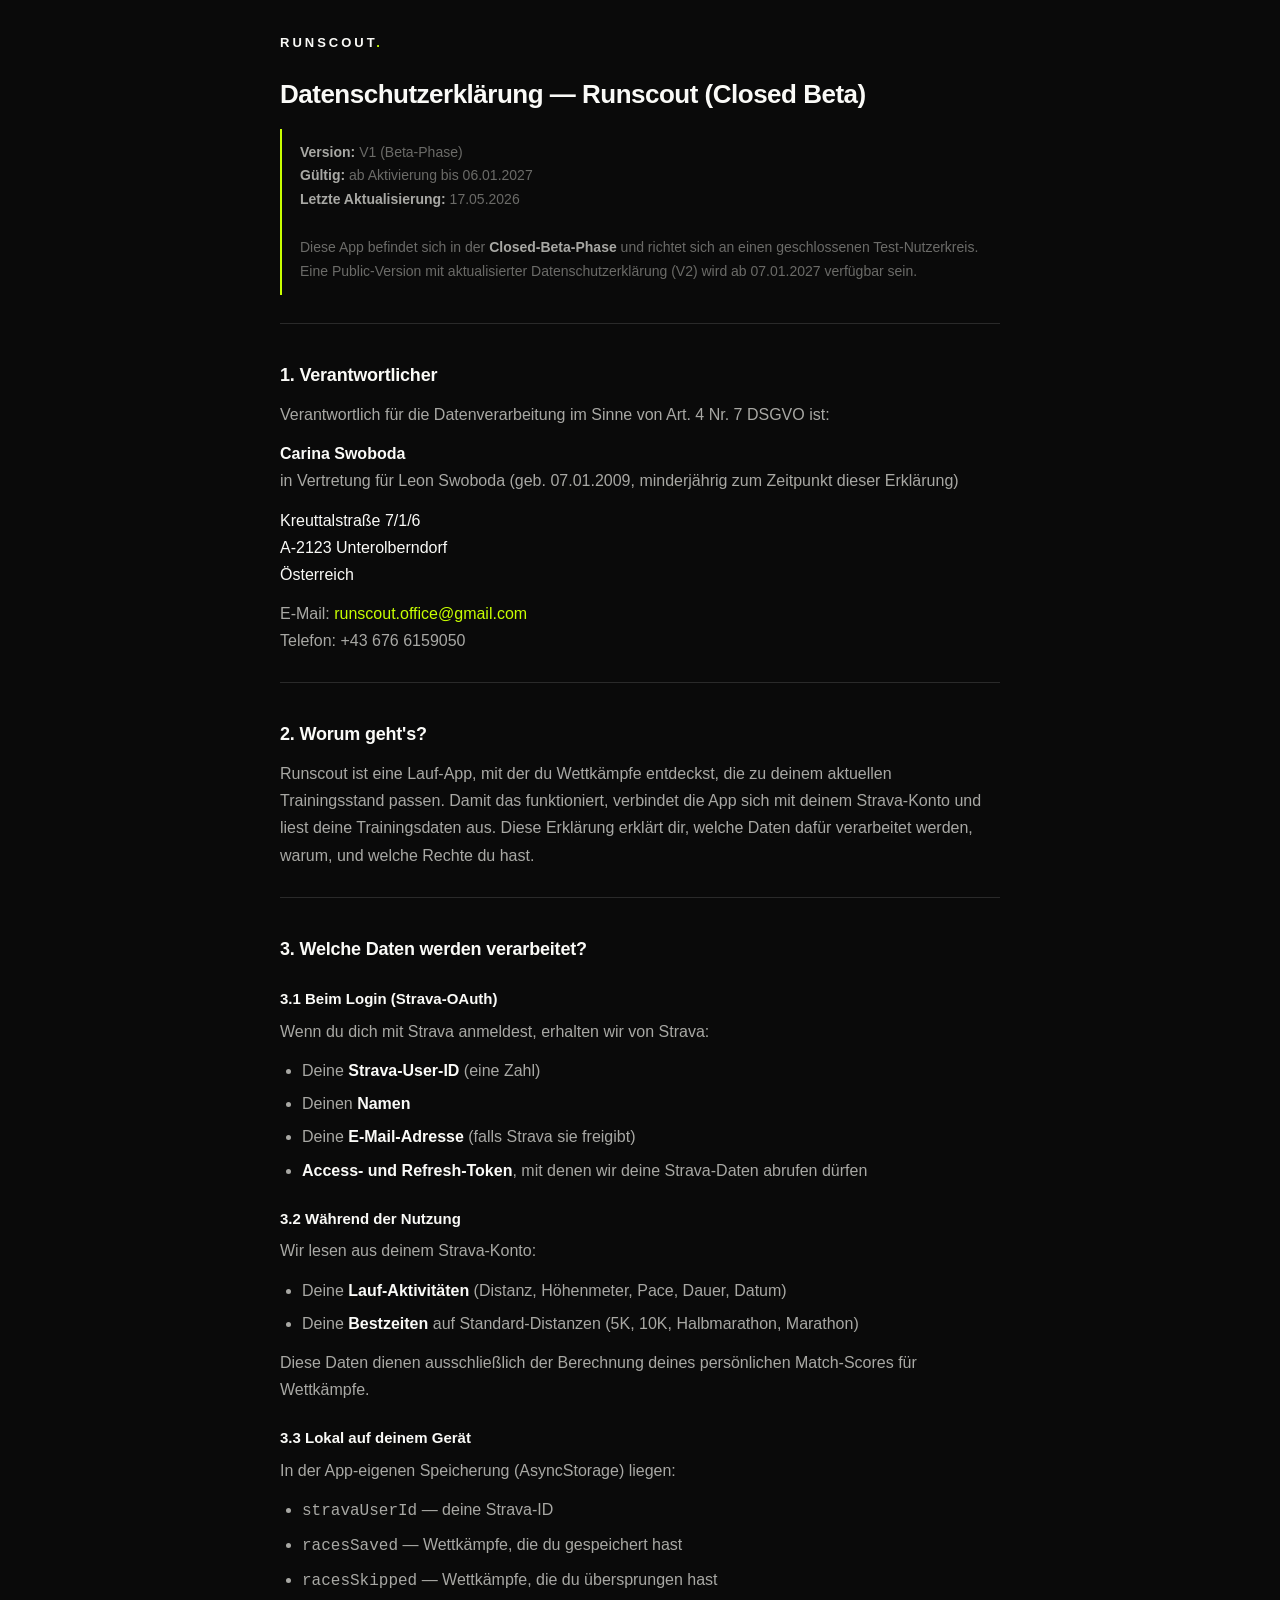
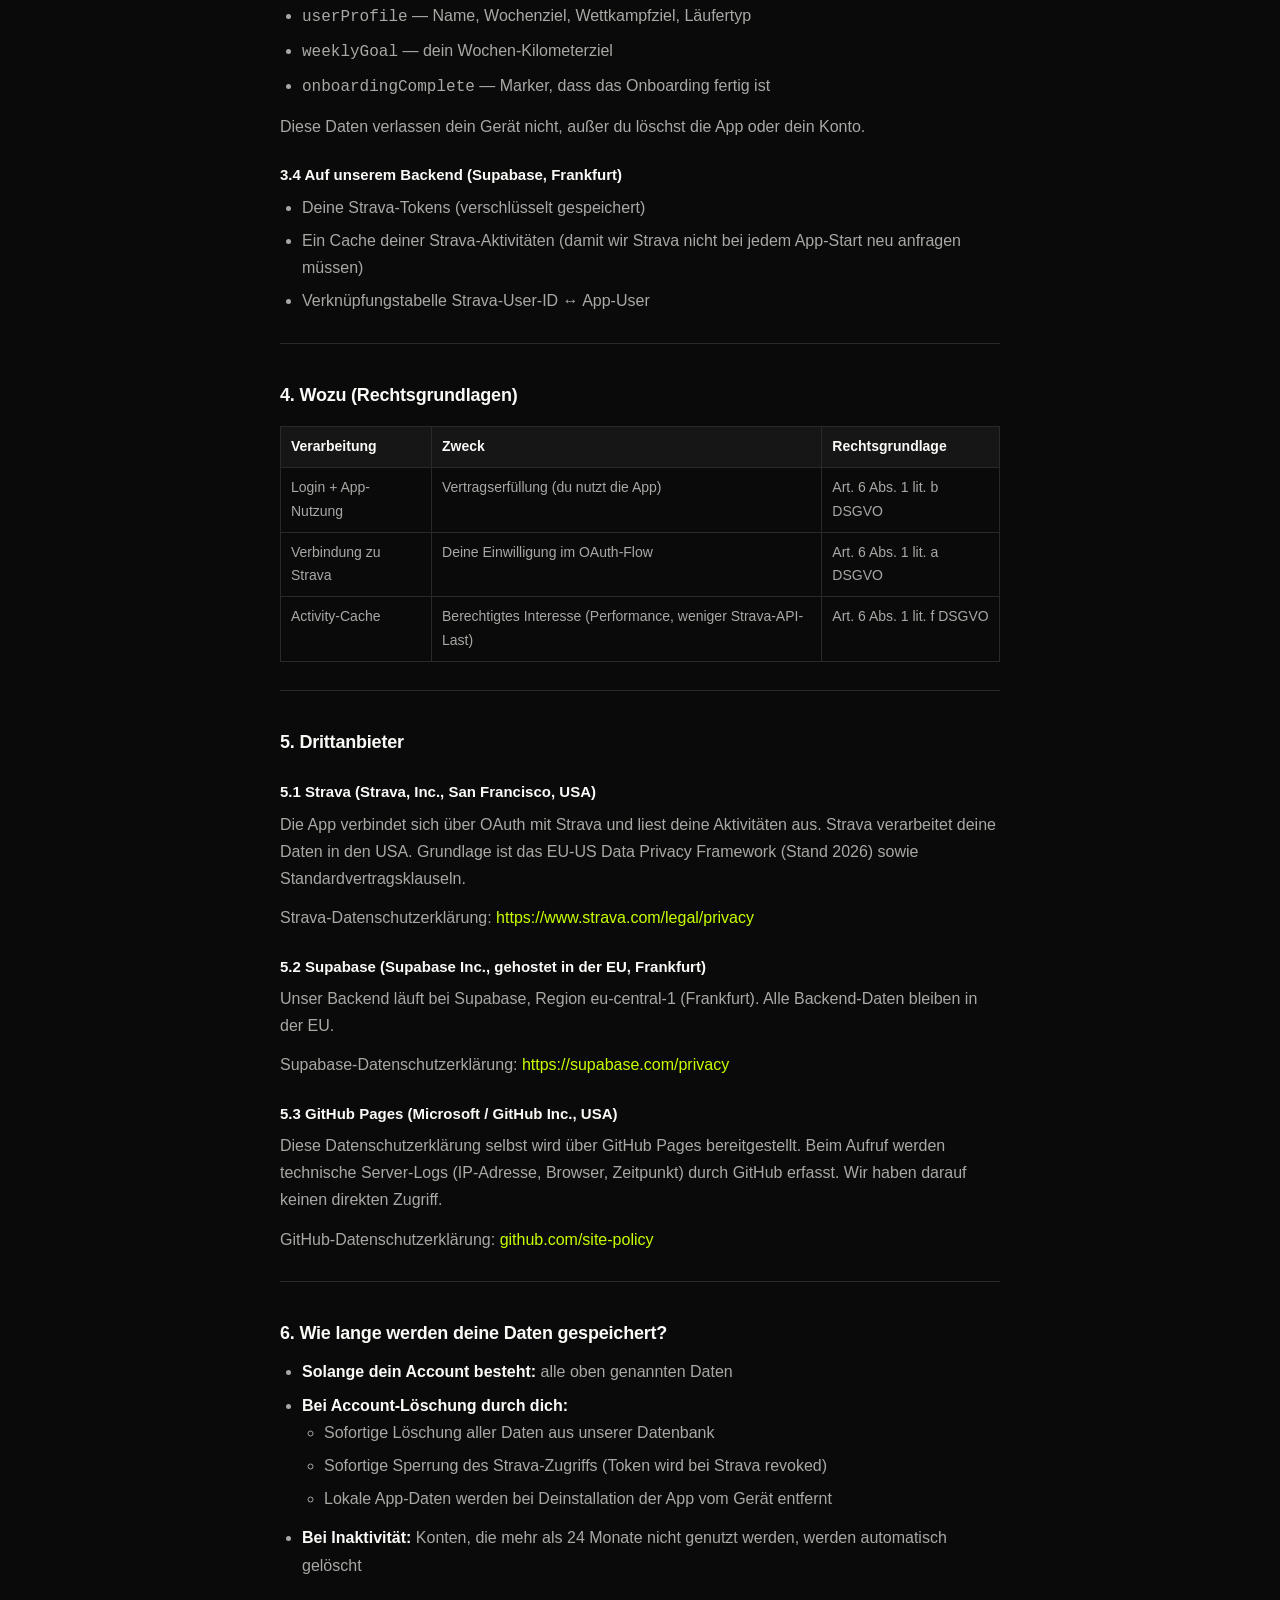
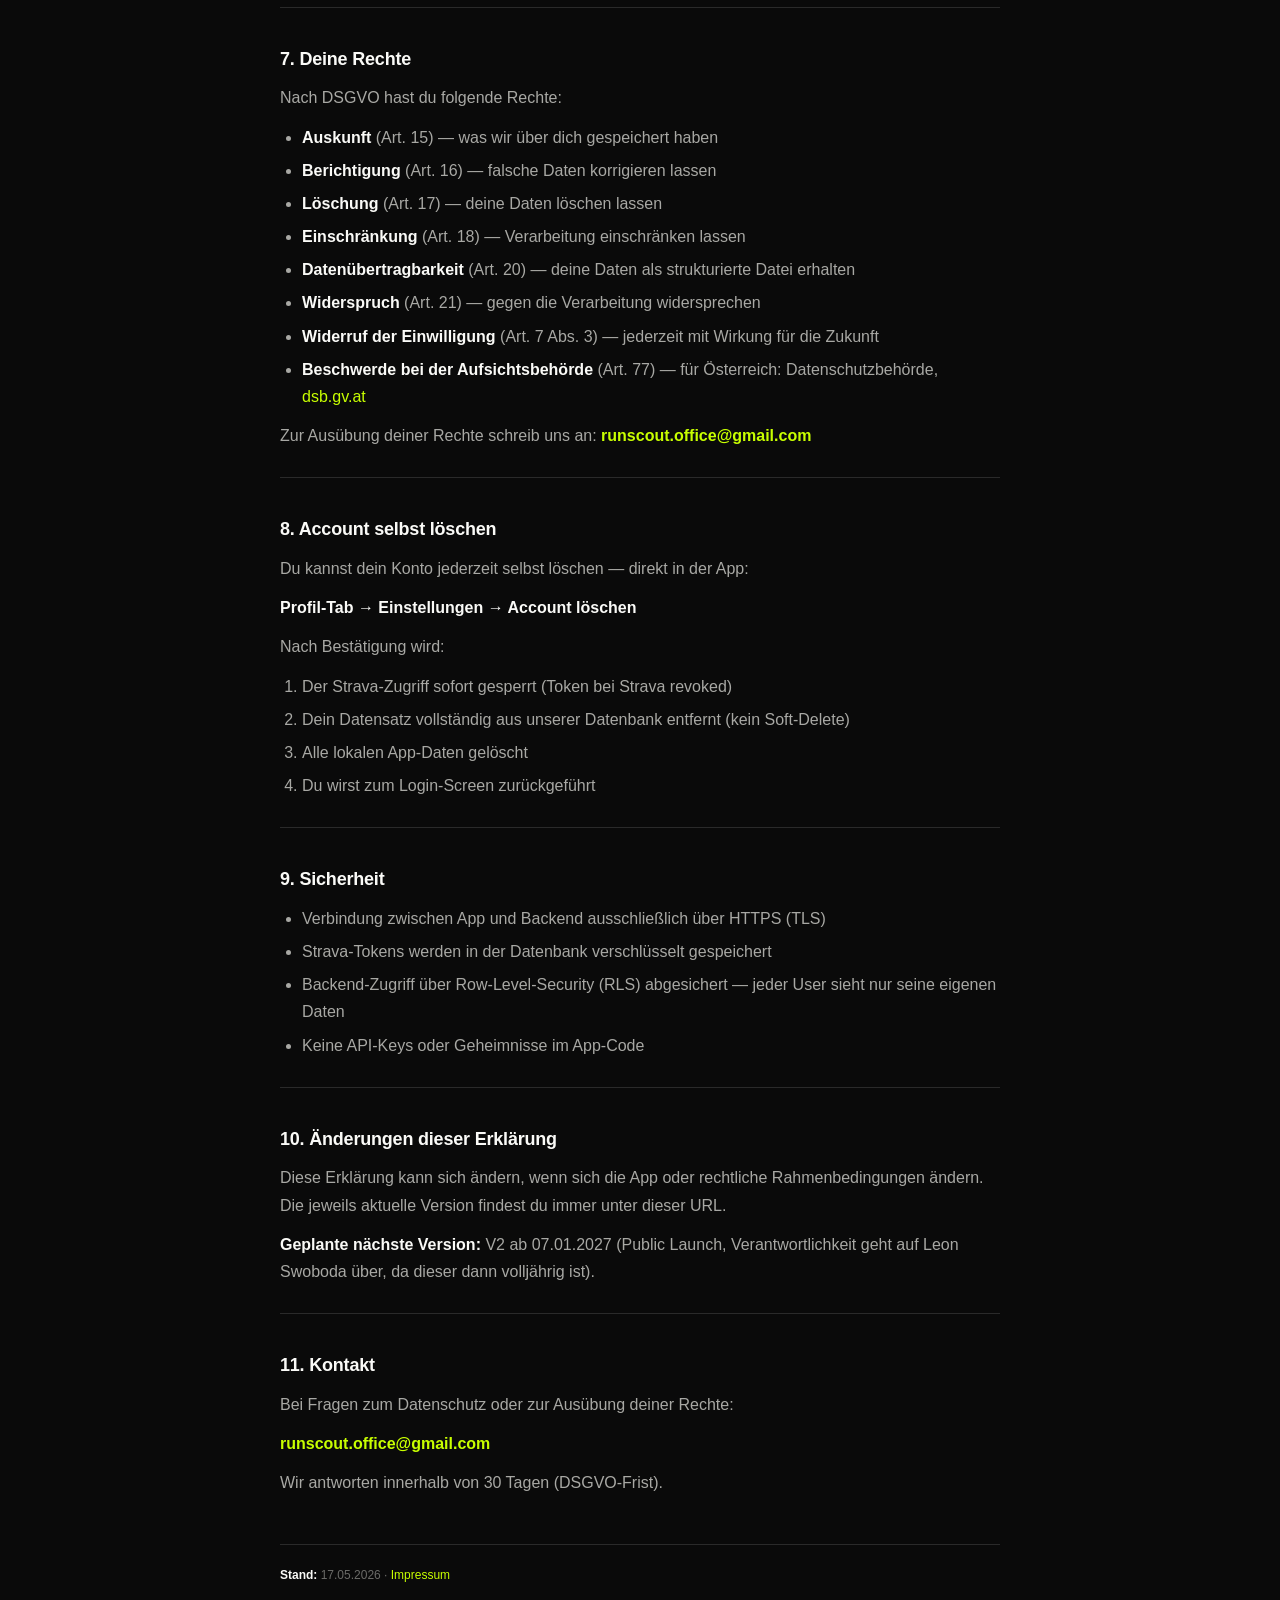
==== privacy.html @ b9a59e09 "Rename to Runscout" ====
<!DOCTYPE html>
<html lang="de">
<head>
<meta charset="UTF-8" />
<meta name="viewport" content="width=device-width, initial-scale=1" />
<meta name="robots" content="noindex" />
<title>Datenschutzerklärung — Runscout</title>
<link rel="stylesheet" href="styles.css" />
</head>
<body>
<div class="wrap">
  <div class="brand">RUNSCOUT<span class="dot">.</span></div>
  <h1>Datenschutzerklärung — Runscout (Closed Beta)</h1>

  <blockquote>
    <strong>Version:</strong> V1 (Beta-Phase)<br />
    <strong>Gültig:</strong> ab Aktivierung bis 06.01.2027<br />
    <strong>Letzte Aktualisierung:</strong> 17.05.2026<br /><br />
    Diese App befindet sich in der <strong>Closed-Beta-Phase</strong> und richtet sich an einen
    geschlossenen Test-Nutzerkreis. Eine Public-Version mit aktualisierter Datenschutzerklärung
    (V2) wird ab 07.01.2027 verfügbar sein.
  </blockquote>

  <hr />

  <h2>1. Verantwortlicher</h2>
  <p>Verantwortlich für die Datenverarbeitung im Sinne von Art. 4 Nr. 7 DSGVO ist:</p>
  <p>
    <strong>Carina Swoboda</strong><br />
    in Vertretung für Leon Swoboda (geb. 07.01.2009, minderjährig zum Zeitpunkt dieser Erklärung)
  </p>
  <p class="addr">
    Kreuttalstraße 7/1/6<br />
    A-2123 Unterolberndorf<br />
    Österreich
  </p>
  <p>
    E-Mail: <a href="mailto:runscout.office@gmail.com">runscout.office@gmail.com</a><br />
    Telefon: +43 676 6159050
  </p>

  <hr />

  <h2>2. Worum geht's?</h2>
  <p>
    Runscout ist eine Lauf-App, mit der du Wettkämpfe entdeckst, die zu deinem aktuellen
    Trainingsstand passen. Damit das funktioniert, verbindet die App sich mit deinem
    Strava-Konto und liest deine Trainingsdaten aus. Diese Erklärung erklärt dir, welche
    Daten dafür verarbeitet werden, warum, und welche Rechte du hast.
  </p>

  <hr />

  <h2>3. Welche Daten werden verarbeitet?</h2>

  <h3>3.1 Beim Login (Strava-OAuth)</h3>
  <p>Wenn du dich mit Strava anmeldest, erhalten wir von Strava:</p>
  <ul>
    <li>Deine <strong>Strava-User-ID</strong> (eine Zahl)</li>
    <li>Deinen <strong>Namen</strong></li>
    <li>Deine <strong>E-Mail-Adresse</strong> (falls Strava sie freigibt)</li>
    <li><strong>Access- und Refresh-Token</strong>, mit denen wir deine Strava-Daten abrufen dürfen</li>
  </ul>

  <h3>3.2 Während der Nutzung</h3>
  <p>Wir lesen aus deinem Strava-Konto:</p>
  <ul>
    <li>Deine <strong>Lauf-Aktivitäten</strong> (Distanz, Höhenmeter, Pace, Dauer, Datum)</li>
    <li>Deine <strong>Bestzeiten</strong> auf Standard-Distanzen (5K, 10K, Halbmarathon, Marathon)</li>
  </ul>
  <p>Diese Daten dienen ausschließlich der Berechnung deines persönlichen Match-Scores für Wettkämpfe.</p>

  <h3>3.3 Lokal auf deinem Gerät</h3>
  <p>In der App-eigenen Speicherung (AsyncStorage) liegen:</p>
  <ul>
    <li><code>stravaUserId</code> — deine Strava-ID</li>
    <li><code>racesSaved</code> — Wettkämpfe, die du gespeichert hast</li>
    <li><code>racesSkipped</code> — Wettkämpfe, die du übersprungen hast</li>
    <li><code>userProfile</code> — Name, Wochenziel, Wettkampfziel, Läufertyp</li>
    <li><code>weeklyGoal</code> — dein Wochen-Kilometerziel</li>
    <li><code>onboardingComplete</code> — Marker, dass das Onboarding fertig ist</li>
  </ul>
  <p>Diese Daten verlassen dein Gerät nicht, außer du löschst die App oder dein Konto.</p>

  <h3>3.4 Auf unserem Backend (Supabase, Frankfurt)</h3>
  <ul>
    <li>Deine Strava-Tokens (verschlüsselt gespeichert)</li>
    <li>Ein Cache deiner Strava-Aktivitäten (damit wir Strava nicht bei jedem App-Start neu anfragen müssen)</li>
    <li>Verknüpfungstabelle Strava-User-ID ↔ App-User</li>
  </ul>

  <hr />

  <h2>4. Wozu (Rechtsgrundlagen)</h2>
  <table>
    <thead>
      <tr><th>Verarbeitung</th><th>Zweck</th><th>Rechtsgrundlage</th></tr>
    </thead>
    <tbody>
      <tr><td>Login + App-Nutzung</td><td>Vertragserfüllung (du nutzt die App)</td><td>Art. 6 Abs. 1 lit. b DSGVO</td></tr>
      <tr><td>Verbindung zu Strava</td><td>Deine Einwilligung im OAuth-Flow</td><td>Art. 6 Abs. 1 lit. a DSGVO</td></tr>
      <tr><td>Activity-Cache</td><td>Berechtigtes Interesse (Performance, weniger Strava-API-Last)</td><td>Art. 6 Abs. 1 lit. f DSGVO</td></tr>
    </tbody>
  </table>

  <hr />

  <h2>5. Drittanbieter</h2>

  <h3>5.1 Strava (Strava, Inc., San Francisco, USA)</h3>
  <p>
    Die App verbindet sich über OAuth mit Strava und liest deine Aktivitäten aus. Strava
    verarbeitet deine Daten in den USA. Grundlage ist das EU-US Data Privacy Framework
    (Stand 2026) sowie Standardvertragsklauseln.
  </p>
  <p>Strava-Datenschutzerklärung: <a href="https://www.strava.com/legal/privacy" target="_blank" rel="noopener">https://www.strava.com/legal/privacy</a></p>

  <h3>5.2 Supabase (Supabase Inc., gehostet in der EU, Frankfurt)</h3>
  <p>Unser Backend läuft bei Supabase, Region eu-central-1 (Frankfurt). Alle Backend-Daten bleiben in der EU.</p>
  <p>Supabase-Datenschutzerklärung: <a href="https://supabase.com/privacy" target="_blank" rel="noopener">https://supabase.com/privacy</a></p>

  <h3>5.3 GitHub Pages (Microsoft / GitHub Inc., USA)</h3>
  <p>
    Diese Datenschutzerklärung selbst wird über GitHub Pages bereitgestellt. Beim Aufruf werden
    technische Server-Logs (IP-Adresse, Browser, Zeitpunkt) durch GitHub erfasst. Wir haben
    darauf keinen direkten Zugriff.
  </p>
  <p>GitHub-Datenschutzerklärung: <a href="https://docs.github.com/en/site-policy/privacy-policies/github-general-privacy-statement" target="_blank" rel="noopener">github.com/site-policy</a></p>

  <hr />

  <h2>6. Wie lange werden deine Daten gespeichert?</h2>
  <ul>
    <li><strong>Solange dein Account besteht:</strong> alle oben genannten Daten</li>
    <li><strong>Bei Account-Löschung durch dich:</strong>
      <ul>
        <li>Sofortige Löschung aller Daten aus unserer Datenbank</li>
        <li>Sofortige Sperrung des Strava-Zugriffs (Token wird bei Strava revoked)</li>
        <li>Lokale App-Daten werden bei Deinstallation der App vom Gerät entfernt</li>
      </ul>
    </li>
    <li><strong>Bei Inaktivität:</strong> Konten, die mehr als 24 Monate nicht genutzt werden, werden automatisch gelöscht</li>
  </ul>

  <hr />

  <h2>7. Deine Rechte</h2>
  <p>Nach DSGVO hast du folgende Rechte:</p>
  <ul>
    <li><strong>Auskunft</strong> (Art. 15) — was wir über dich gespeichert haben</li>
    <li><strong>Berichtigung</strong> (Art. 16) — falsche Daten korrigieren lassen</li>
    <li><strong>Löschung</strong> (Art. 17) — deine Daten löschen lassen</li>
    <li><strong>Einschränkung</strong> (Art. 18) — Verarbeitung einschränken lassen</li>
    <li><strong>Datenübertragbarkeit</strong> (Art. 20) — deine Daten als strukturierte Datei erhalten</li>
    <li><strong>Widerspruch</strong> (Art. 21) — gegen die Verarbeitung widersprechen</li>
    <li><strong>Widerruf der Einwilligung</strong> (Art. 7 Abs. 3) — jederzeit mit Wirkung für die Zukunft</li>
    <li><strong>Beschwerde bei der Aufsichtsbehörde</strong> (Art. 77) — für Österreich: Datenschutzbehörde, <a href="https://www.dsb.gv.at" target="_blank" rel="noopener">dsb.gv.at</a></li>
  </ul>
  <p>Zur Ausübung deiner Rechte schreib uns an: <strong><a href="mailto:runscout.office@gmail.com">runscout.office@gmail.com</a></strong></p>

  <hr />

  <h2>8. Account selbst löschen</h2>
  <p>Du kannst dein Konto jederzeit selbst löschen — direkt in der App:</p>
  <p><strong>Profil-Tab → Einstellungen → Account löschen</strong></p>
  <p>Nach Bestätigung wird:</p>
  <ol>
    <li>Der Strava-Zugriff sofort gesperrt (Token bei Strava revoked)</li>
    <li>Dein Datensatz vollständig aus unserer Datenbank entfernt (kein Soft-Delete)</li>
    <li>Alle lokalen App-Daten gelöscht</li>
    <li>Du wirst zum Login-Screen zurückgeführt</li>
  </ol>

  <hr />

  <h2>9. Sicherheit</h2>
  <ul>
    <li>Verbindung zwischen App und Backend ausschließlich über HTTPS (TLS)</li>
    <li>Strava-Tokens werden in der Datenbank verschlüsselt gespeichert</li>
    <li>Backend-Zugriff über Row-Level-Security (RLS) abgesichert — jeder User sieht nur seine eigenen Daten</li>
    <li>Keine API-Keys oder Geheimnisse im App-Code</li>
  </ul>

  <hr />

  <h2>10. Änderungen dieser Erklärung</h2>
  <p>
    Diese Erklärung kann sich ändern, wenn sich die App oder rechtliche Rahmenbedingungen
    ändern. Die jeweils aktuelle Version findest du immer unter dieser URL.
  </p>
  <p>
    <strong>Geplante nächste Version:</strong> V2 ab 07.01.2027 (Public Launch,
    Verantwortlichkeit geht auf Leon Swoboda über, da dieser dann volljährig ist).
  </p>

  <hr />

  <h2>11. Kontakt</h2>
  <p>Bei Fragen zum Datenschutz oder zur Ausübung deiner Rechte:</p>
  <p><strong><a href="mailto:runscout.office@gmail.com">runscout.office@gmail.com</a></strong></p>
  <p>Wir antworten innerhalb von 30 Tagen (DSGVO-Frist).</p>

  <div class="footer">
    <strong>Stand:</strong> 17.05.2026 ·
    <a href="impressum.html">Impressum</a>
  </div>
</div>
</body>
</html>
---- styles.css ----
/* Runscout Legal — Porsche-Minimal, auf Lesbarkeit optimiert */
:root {
  --night: #0A0A0A;
  --paper: #FAFAF7;
  --graphite: #161616;
  --lime: #C8FF00;
  --dust: #6B6B68;
  --line: #2A2A2A;
  --fog: #A8A8A4;
}
* { box-sizing: border-box; margin: 0; padding: 0; }
html { -webkit-text-size-adjust: 100%; }
body {
  background: var(--night);
  color: var(--fog);
  font-family: -apple-system, BlinkMacSystemFont, "Segoe UI", Roboto, Helvetica, Arial, sans-serif;
  line-height: 1.7;
  font-size: 16px;
  padding: 32px 20px 80px;
}
.wrap { max-width: 720px; margin: 0 auto; }
.brand {
  font-weight: 800;
  letter-spacing: 3px;
  font-size: 13px;
  color: var(--paper);
  text-transform: uppercase;
  margin-bottom: 4px;
}
.brand .dot { color: var(--lime); }
h1 {
  color: var(--paper);
  font-size: 26px;
  font-weight: 800;
  letter-spacing: -0.5px;
  margin: 24px 0 8px;
  line-height: 1.25;
}
h2 {
  color: var(--paper);
  font-size: 18px;
  font-weight: 700;
  margin: 36px 0 10px;
  letter-spacing: -0.2px;
}
h3 {
  color: var(--paper);
  font-size: 15px;
  font-weight: 700;
  margin: 22px 0 6px;
}
p, li { margin-bottom: 12px; }
ul, ol { margin: 0 0 12px 22px; }
li { margin-bottom: 6px; }
strong { color: var(--paper); font-weight: 700; }
a { color: var(--lime); text-decoration: none; word-break: break-word; }
a:hover { text-decoration: underline; }
hr { border: 0; border-top: 1px solid var(--line); margin: 28px 0; }
blockquote {
  border-left: 2px solid var(--lime);
  padding: 12px 0 12px 18px;
  margin: 18px 0;
  color: var(--dust);
  font-size: 14px;
}
blockquote strong { color: var(--fog); }
table {
  width: 100%;
  border-collapse: collapse;
  margin: 16px 0;
  font-size: 14px;
}
th, td {
  border: 1px solid var(--line);
  padding: 8px 10px;
  text-align: left;
  vertical-align: top;
}
th { color: var(--paper); background: var(--graphite); font-weight: 700; }
.addr { color: var(--paper); }
.meta { color: var(--dust); font-size: 13px; }
.backlink {
  display: inline-block;
  margin-top: 40px;
  font-size: 12px;
  letter-spacing: 2px;
  text-transform: uppercase;
  font-weight: 700;
  color: var(--dust);
}
.footer {
  margin-top: 48px;
  padding-top: 20px;
  border-top: 1px solid var(--line);
  font-size: 12px;
  color: var(--dust);
}
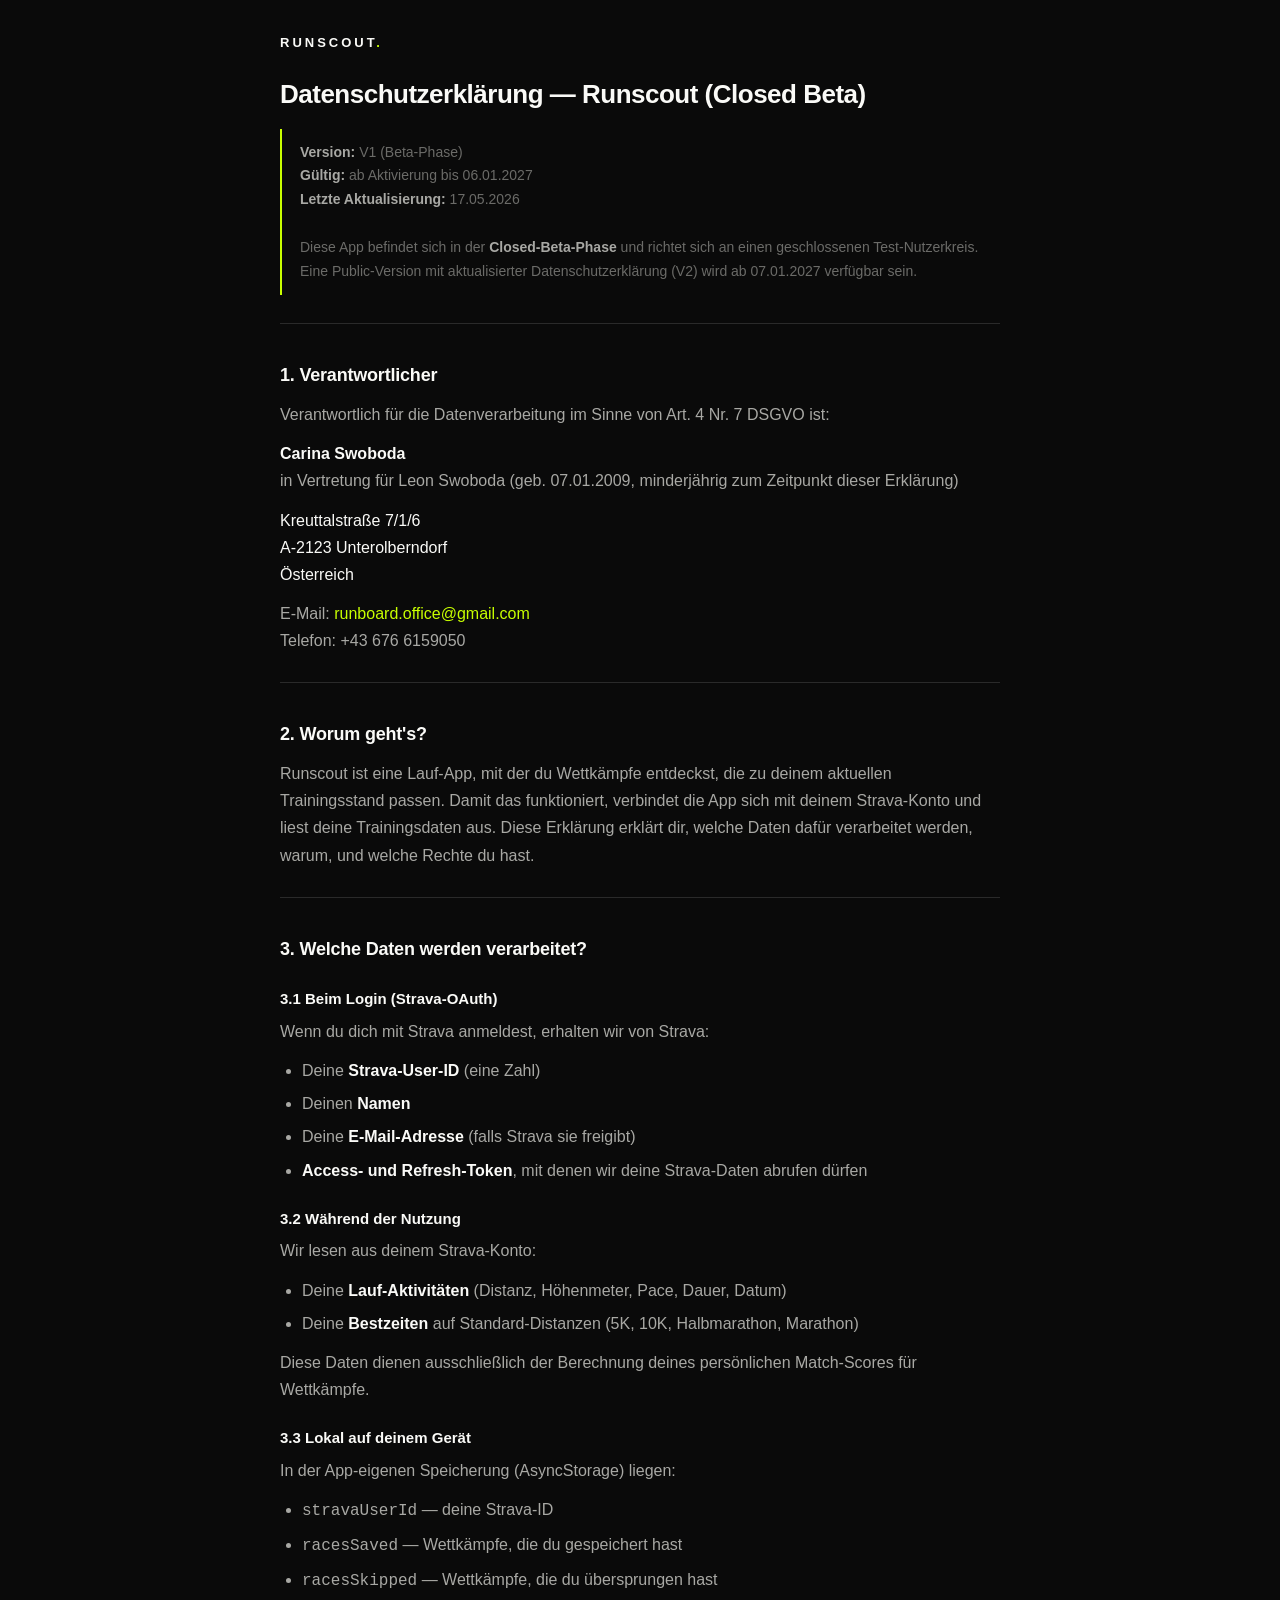
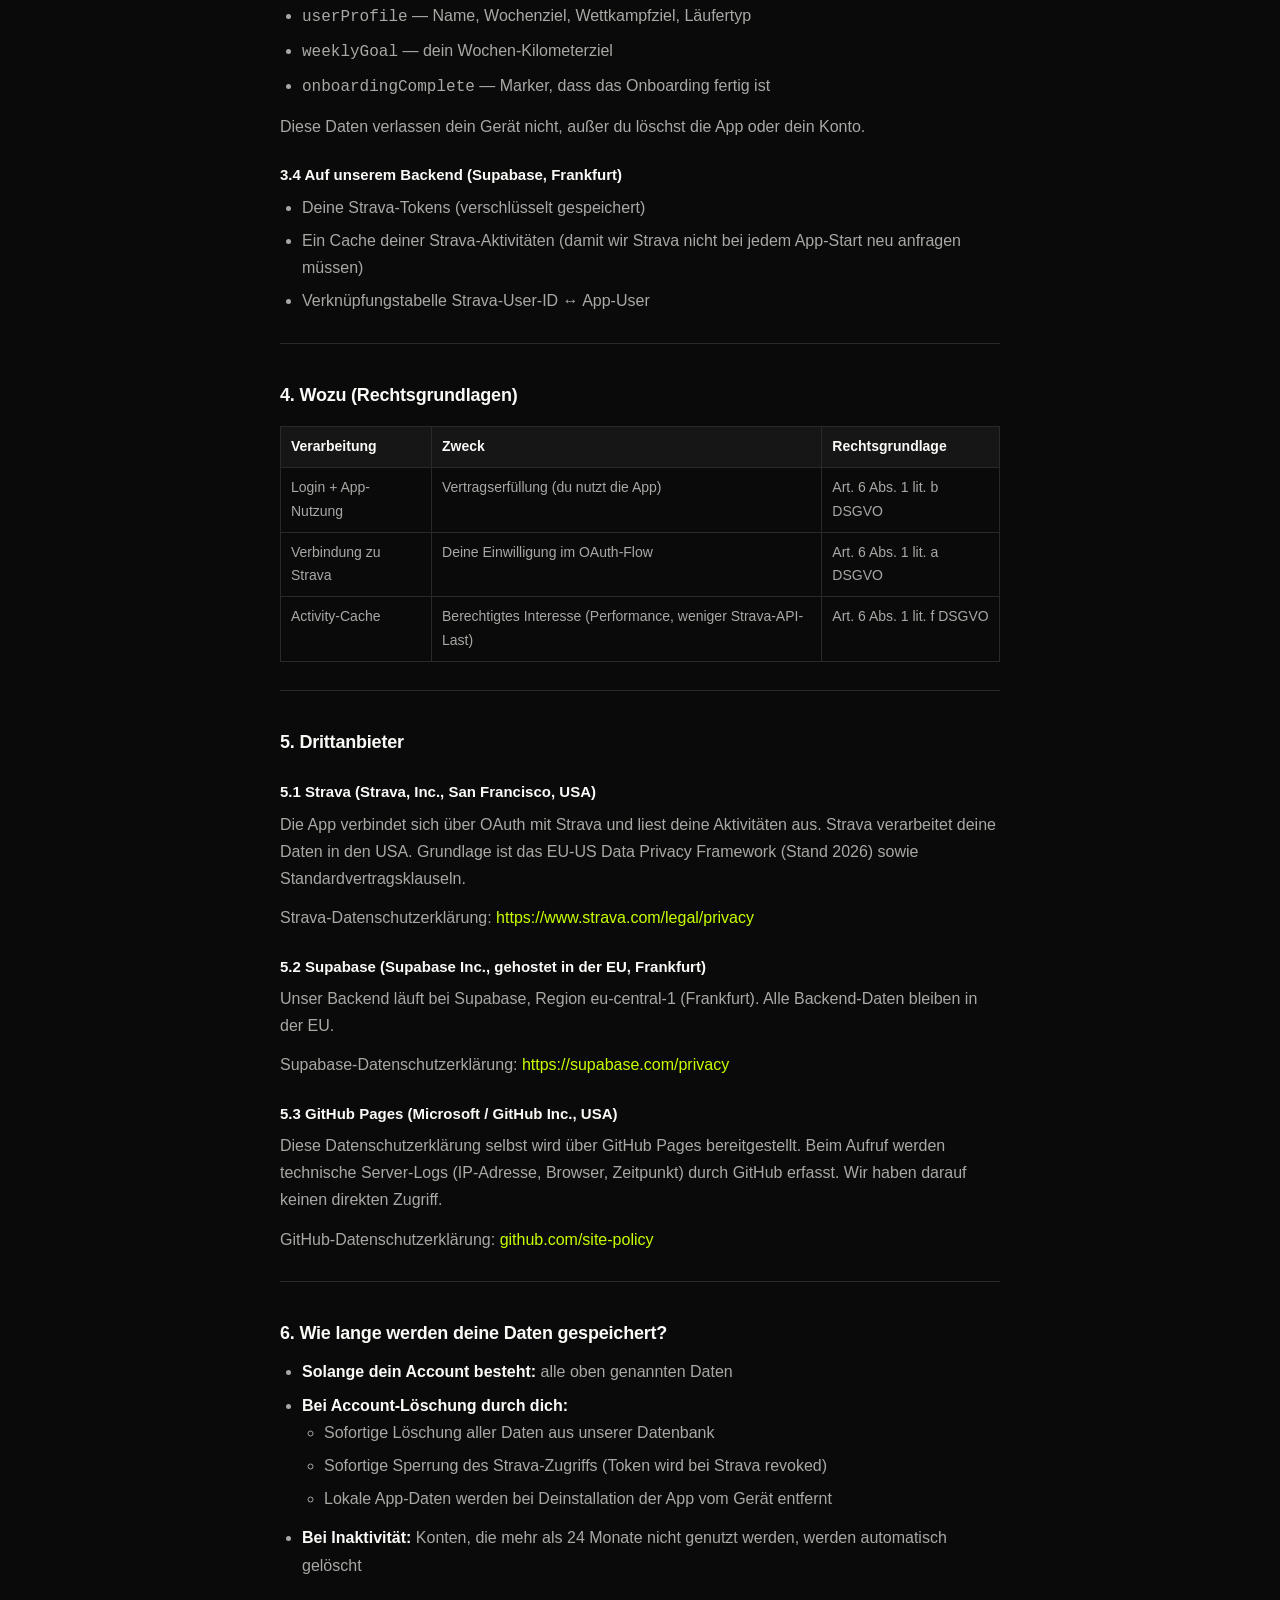
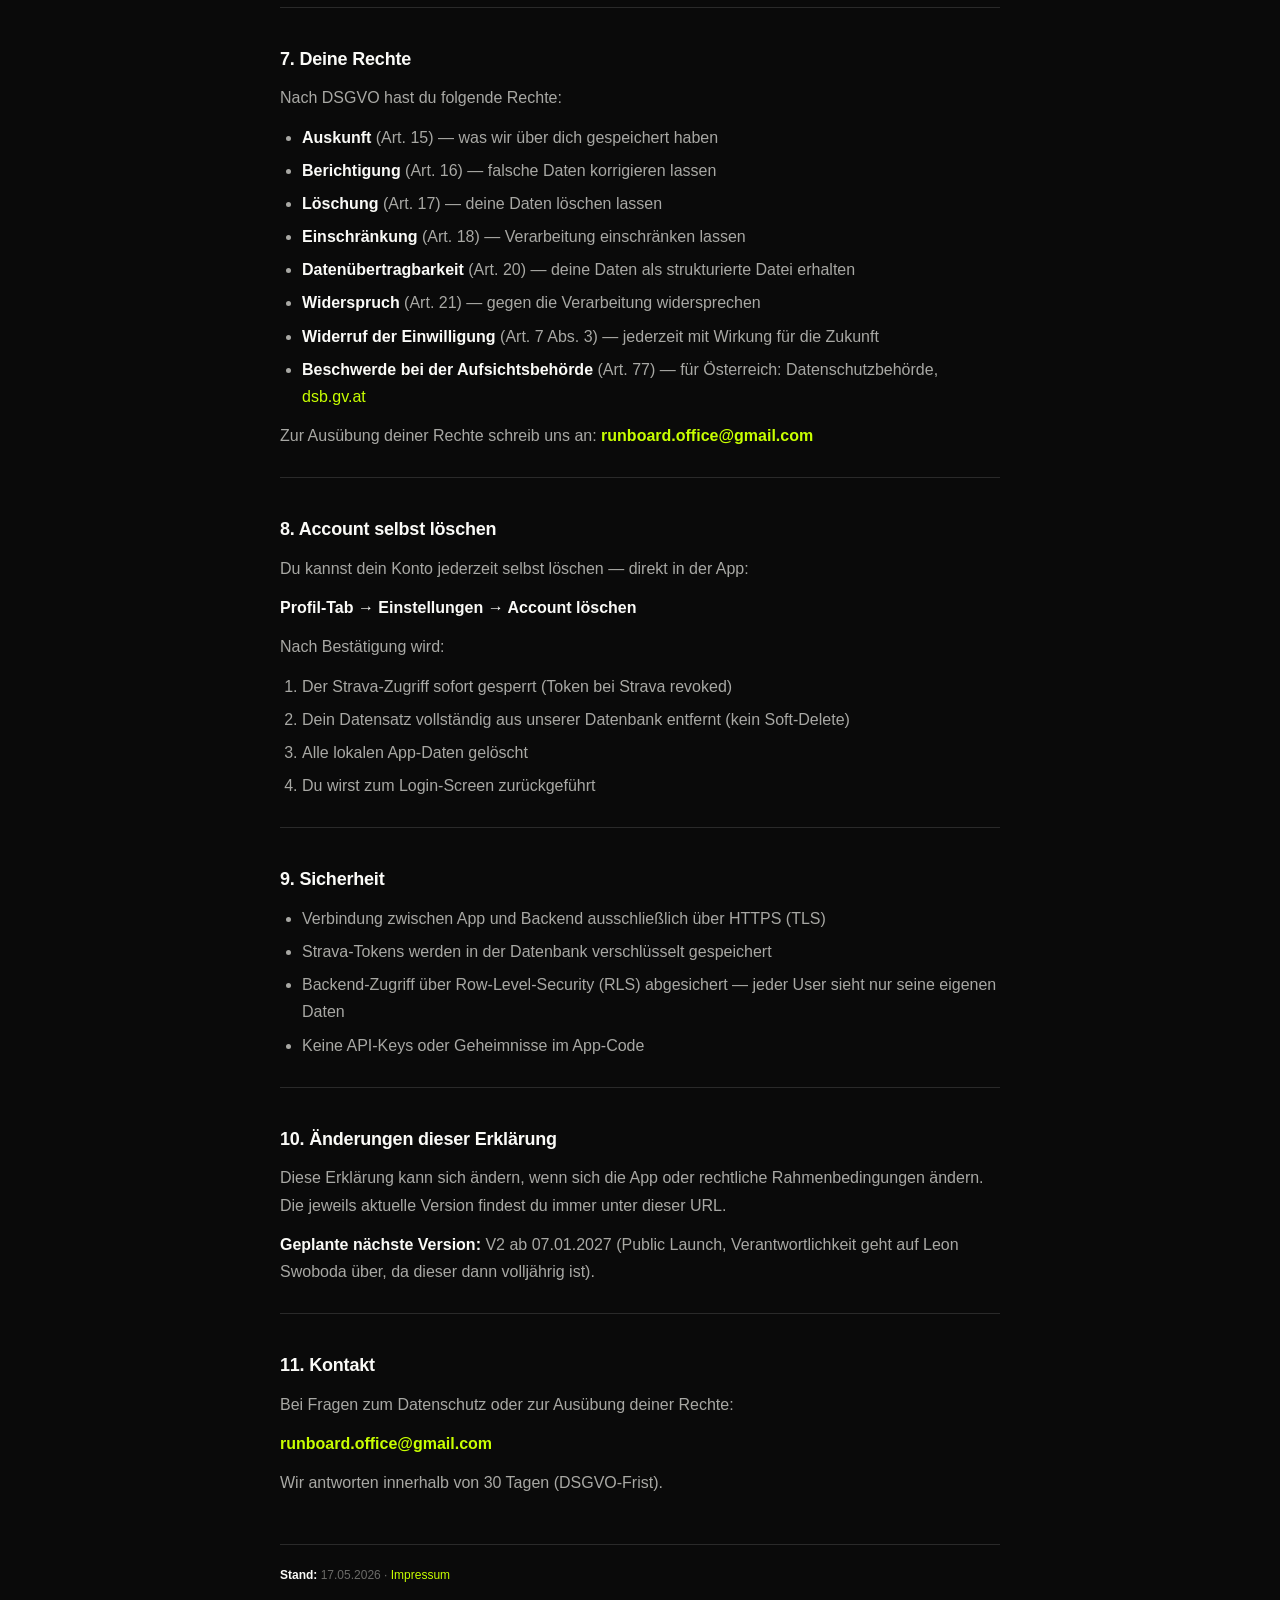
==== commit b9bc38bb: "Rename to Runscout" ====
--- a/privacy.html
+++ b/privacy.html
@@ -35,7 +35,7 @@
     Österreich
   </p>
   <p>
-    E-Mail: <a href="mailto:runscout.office@gmail.com">runscout.office@gmail.com</a><br />
+    E-Mail: <a href="mailto:runboard.office@gmail.com">runboard.office@gmail.com</a><br />
     Telefon: +43 676 6159050
   </p>
 
@@ -156,7 +156,7 @@
     <li><strong>Widerruf der Einwilligung</strong> (Art. 7 Abs. 3) — jederzeit mit Wirkung für die Zukunft</li>
     <li><strong>Beschwerde bei der Aufsichtsbehörde</strong> (Art. 77) — für Österreich: Datenschutzbehörde, <a href="https://www.dsb.gv.at" target="_blank" rel="noopener">dsb.gv.at</a></li>
   </ul>
-  <p>Zur Ausübung deiner Rechte schreib uns an: <strong><a href="mailto:runscout.office@gmail.com">runscout.office@gmail.com</a></strong></p>
+  <p>Zur Ausübung deiner Rechte schreib uns an: <strong><a href="mailto:runboard.office@gmail.com">runboard.office@gmail.com</a></strong></p>
 
   <hr />
 
@@ -197,7 +197,7 @@
 
   <h2>11. Kontakt</h2>
   <p>Bei Fragen zum Datenschutz oder zur Ausübung deiner Rechte:</p>
-  <p><strong><a href="mailto:runscout.office@gmail.com">runscout.office@gmail.com</a></strong></p>
+  <p><strong><a href="mailto:runboard.office@gmail.com">runboard.office@gmail.com</a></strong></p>
   <p>Wir antworten innerhalb von 30 Tagen (DSGVO-Frist).</p>
 
   <div class="footer">
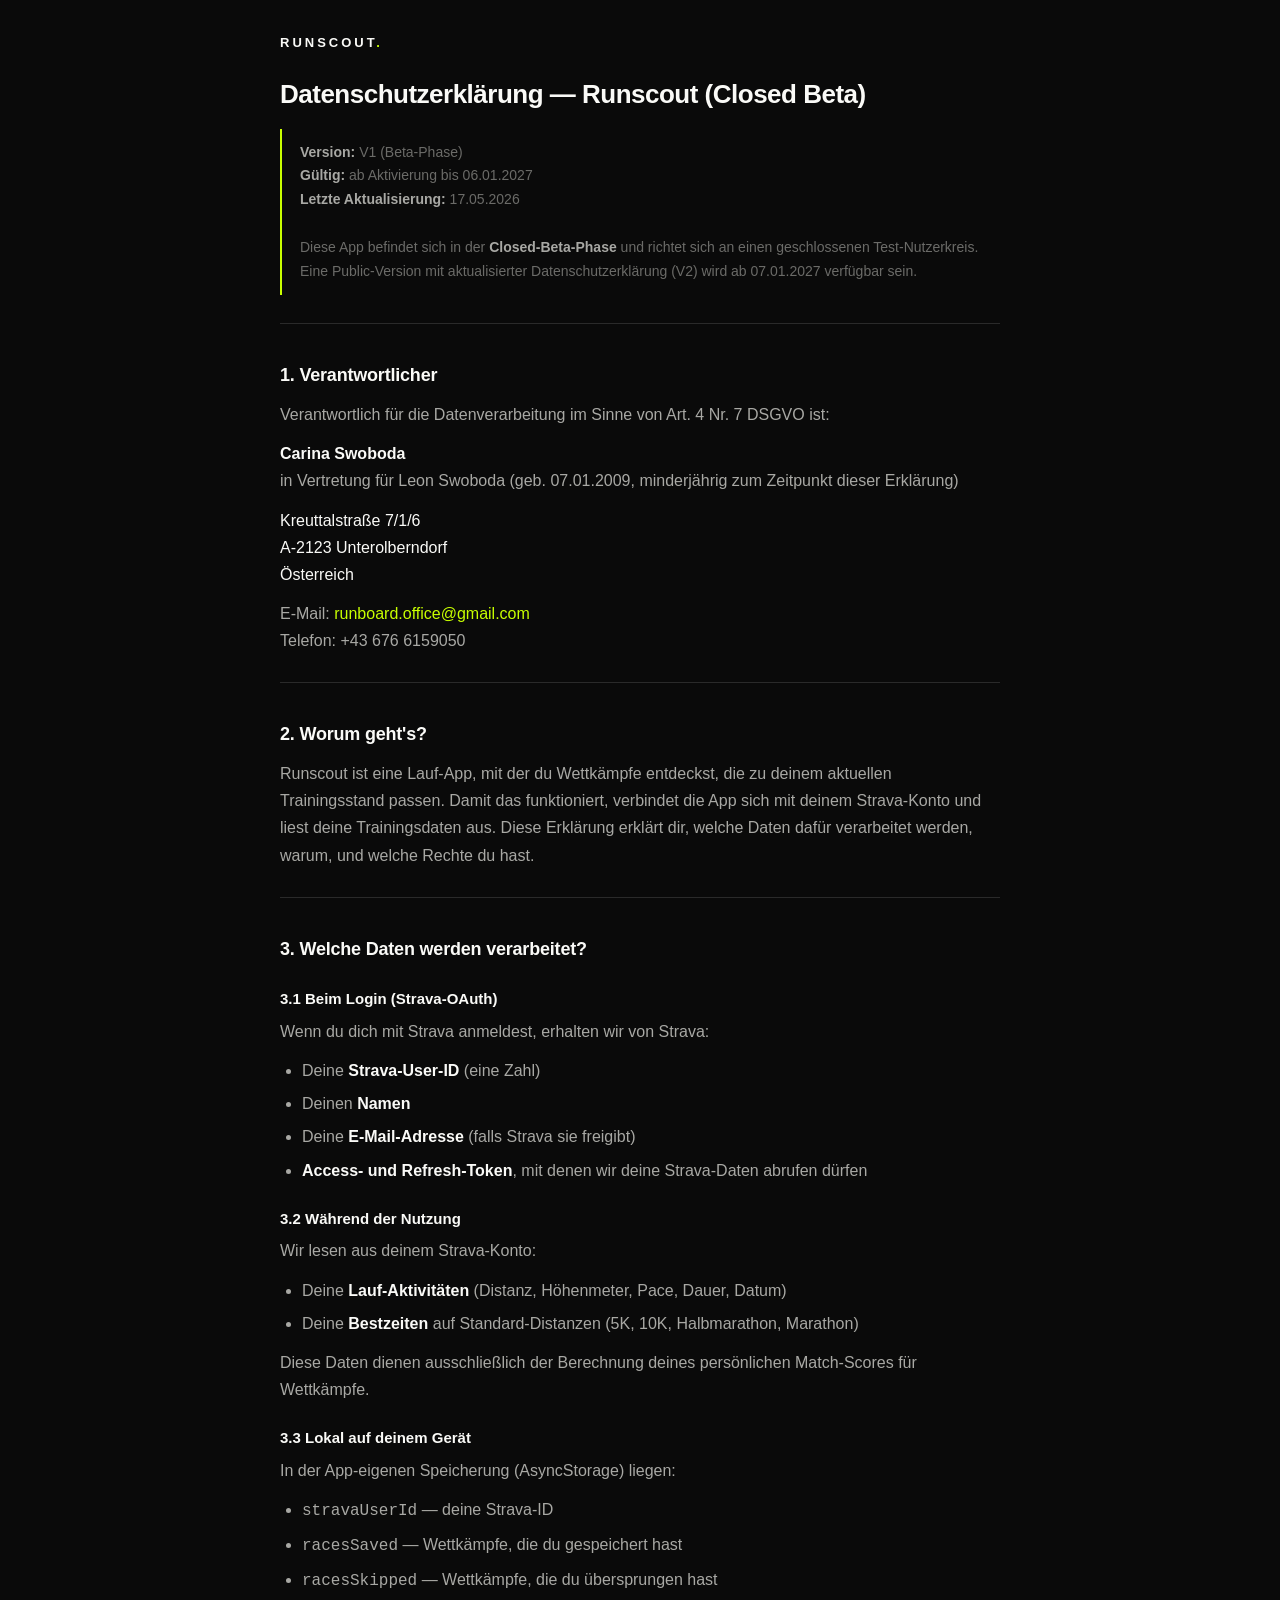
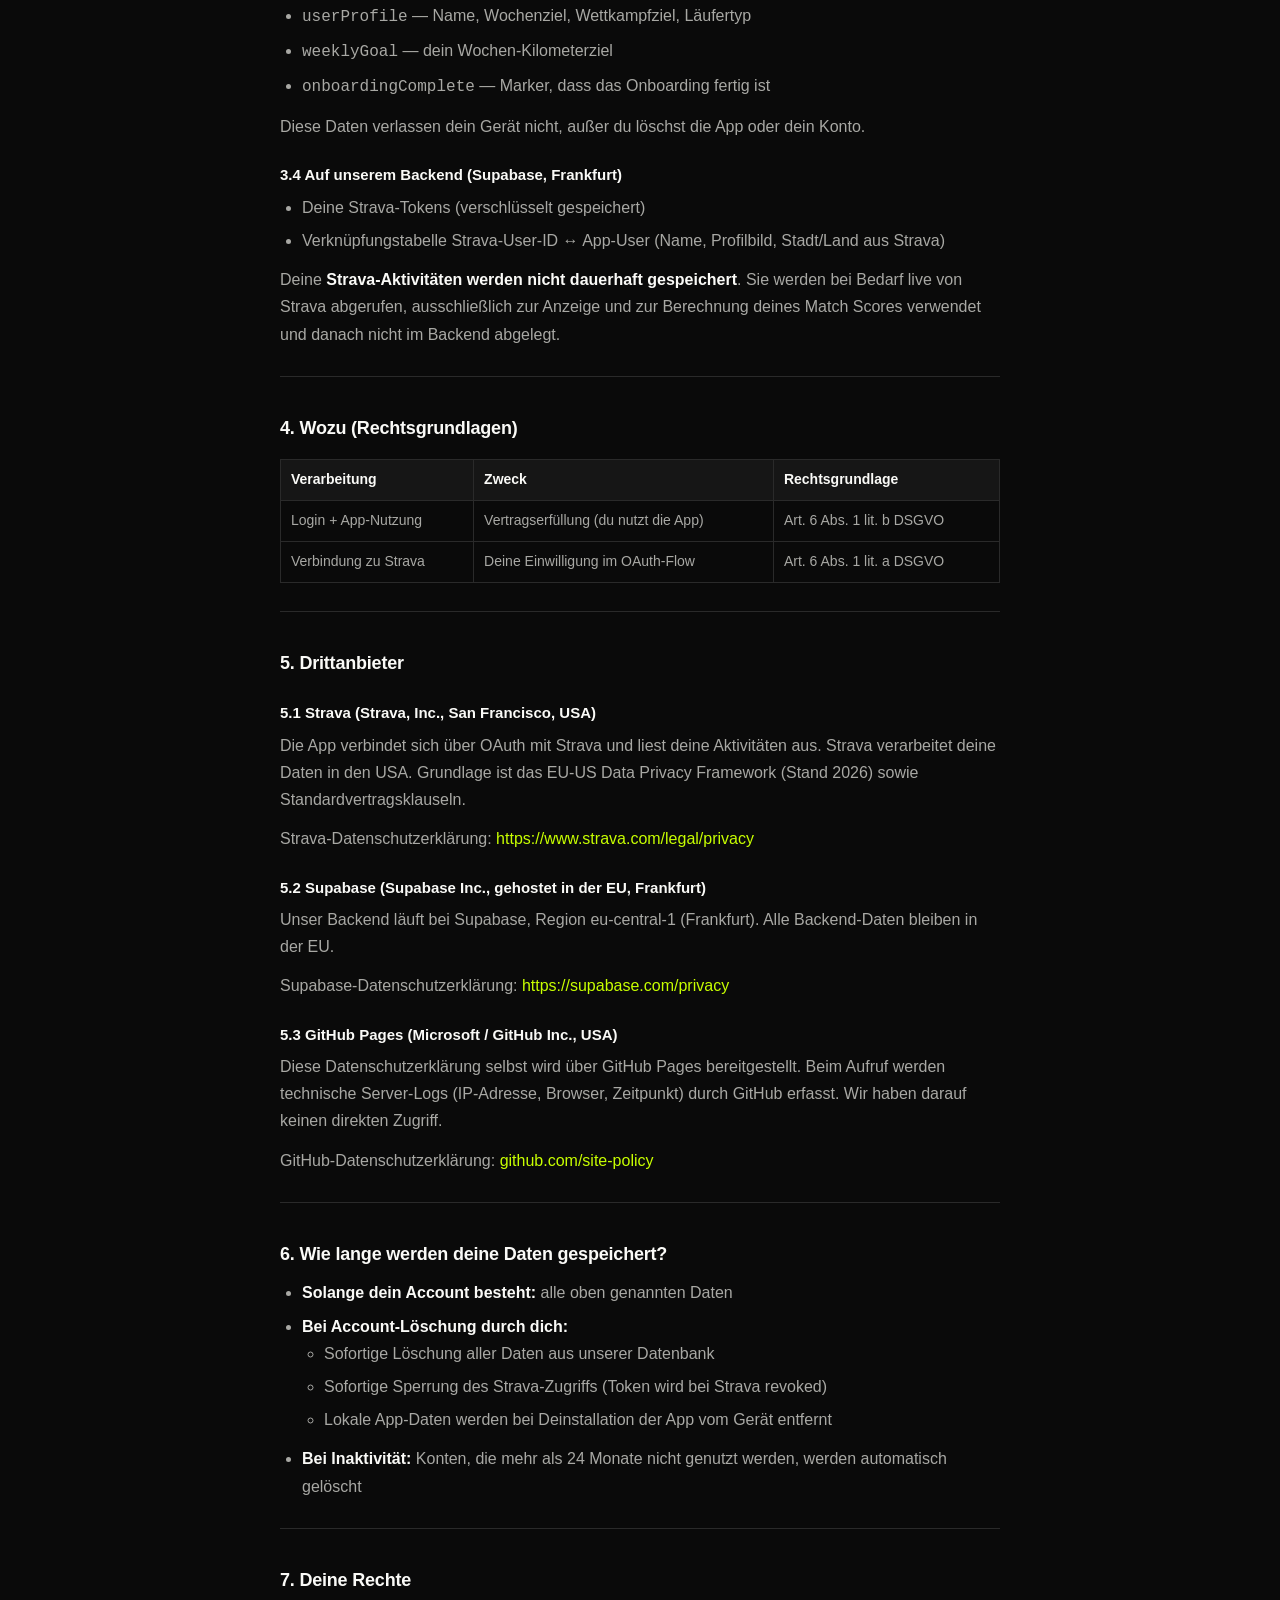
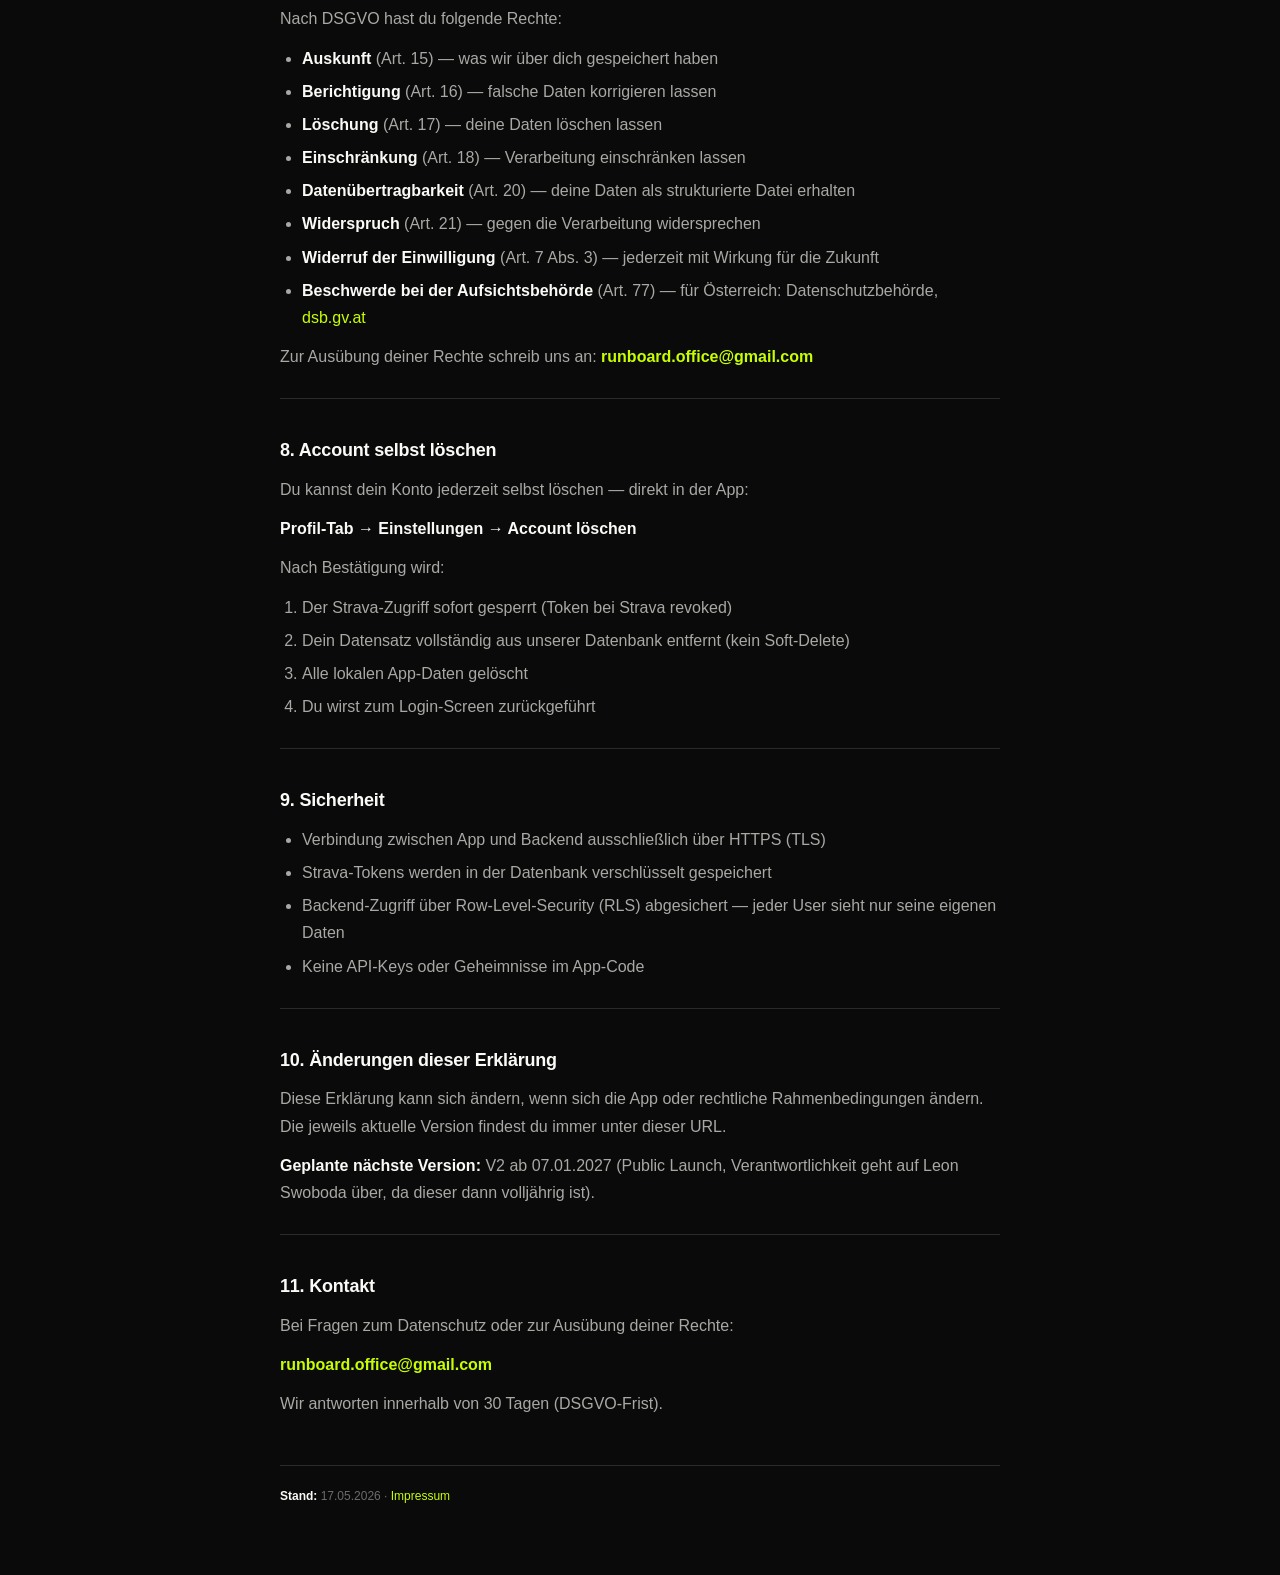
==== commit aed26aa8: "Cache-Claim entfernt" ====
--- a/privacy.html
+++ b/privacy.html
@@ -85,9 +85,9 @@
   <h3>3.4 Auf unserem Backend (Supabase, Frankfurt)</h3>
   <ul>
     <li>Deine Strava-Tokens (verschlüsselt gespeichert)</li>
-    <li>Ein Cache deiner Strava-Aktivitäten (damit wir Strava nicht bei jedem App-Start neu anfragen müssen)</li>
-    <li>Verknüpfungstabelle Strava-User-ID ↔ App-User</li>
-  </ul>
+    <li>Verknüpfungstabelle Strava-User-ID ↔ App-User (Name, Profilbild, Stadt/Land aus Strava)</li>
+  </ul>
+  <p>Deine <strong>Strava-Aktivitäten werden nicht dauerhaft gespeichert</strong>. Sie werden bei Bedarf live von Strava abgerufen, ausschließlich zur Anzeige und zur Berechnung deines Match Scores verwendet und danach nicht im Backend abgelegt.</p>
 
   <hr />
 
@@ -99,7 +99,6 @@
     <tbody>
       <tr><td>Login + App-Nutzung</td><td>Vertragserfüllung (du nutzt die App)</td><td>Art. 6 Abs. 1 lit. b DSGVO</td></tr>
       <tr><td>Verbindung zu Strava</td><td>Deine Einwilligung im OAuth-Flow</td><td>Art. 6 Abs. 1 lit. a DSGVO</td></tr>
-      <tr><td>Activity-Cache</td><td>Berechtigtes Interesse (Performance, weniger Strava-API-Last)</td><td>Art. 6 Abs. 1 lit. f DSGVO</td></tr>
     </tbody>
   </table>
 
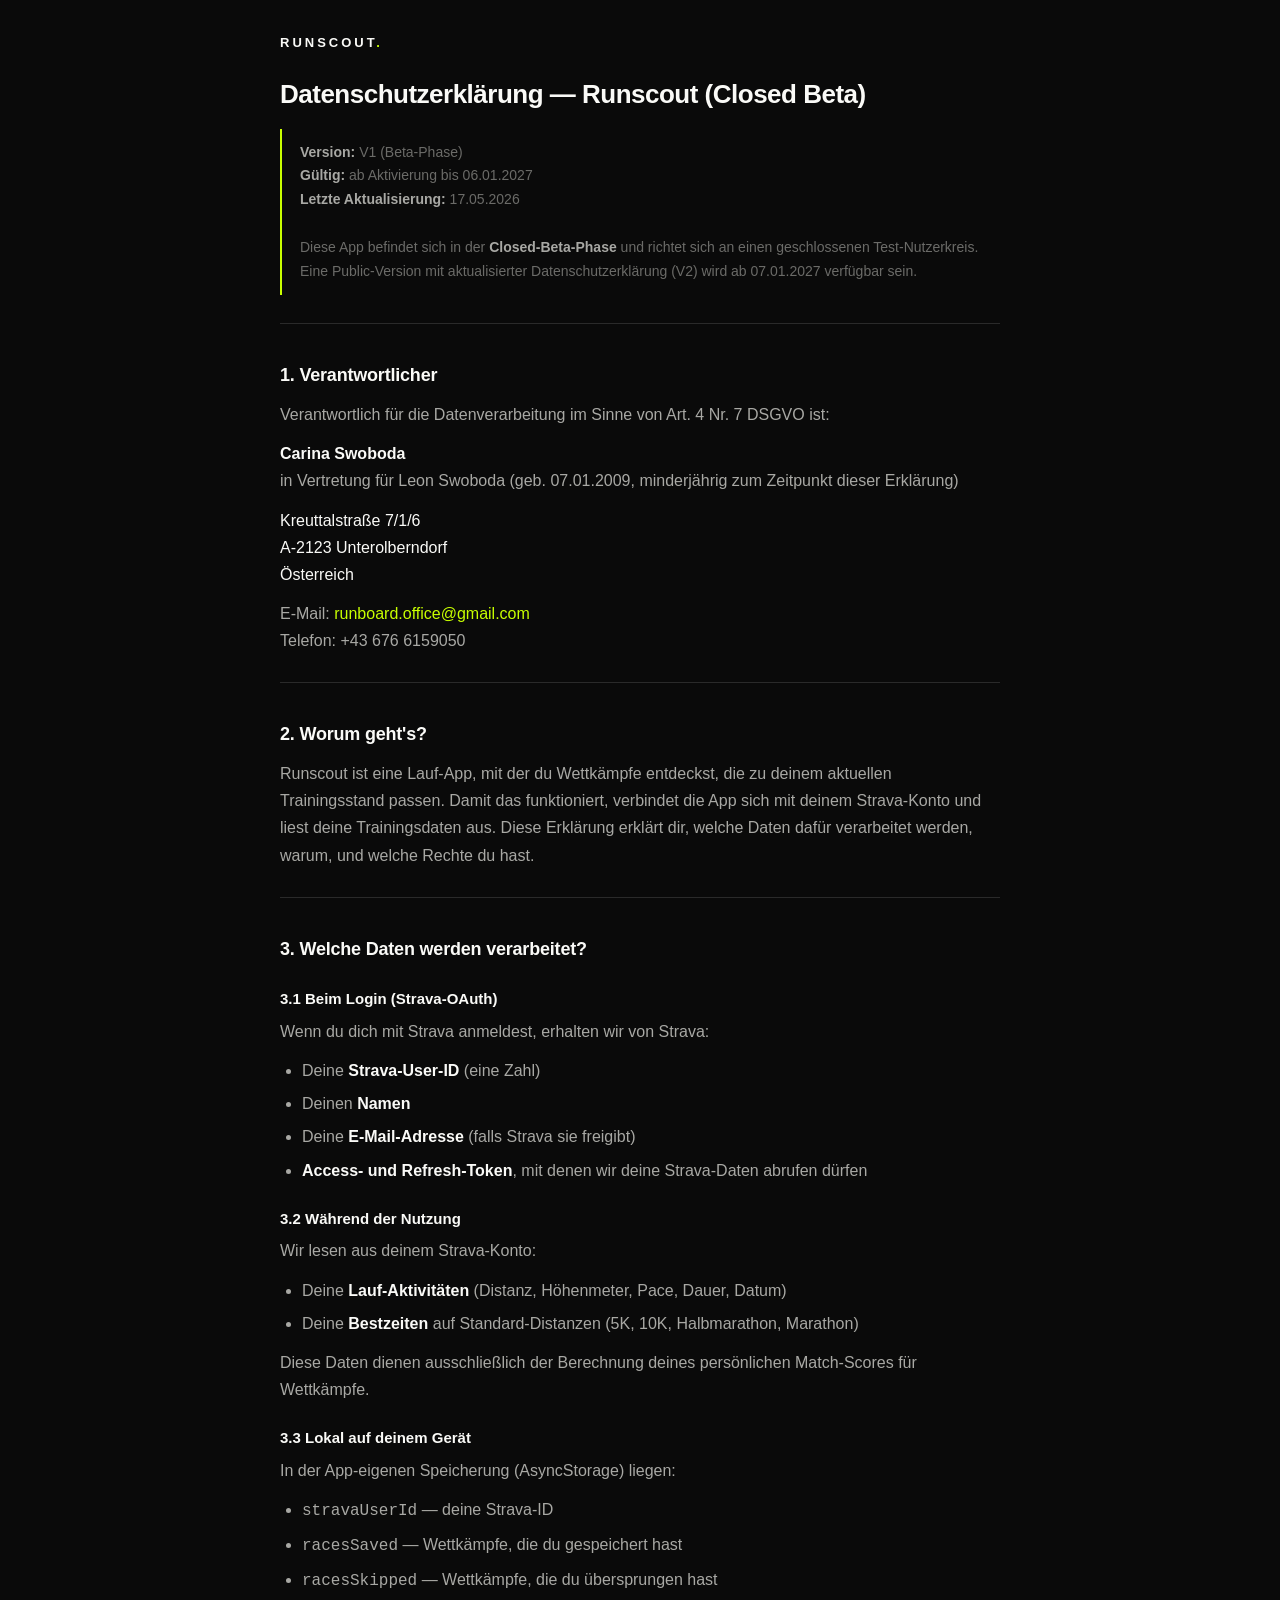
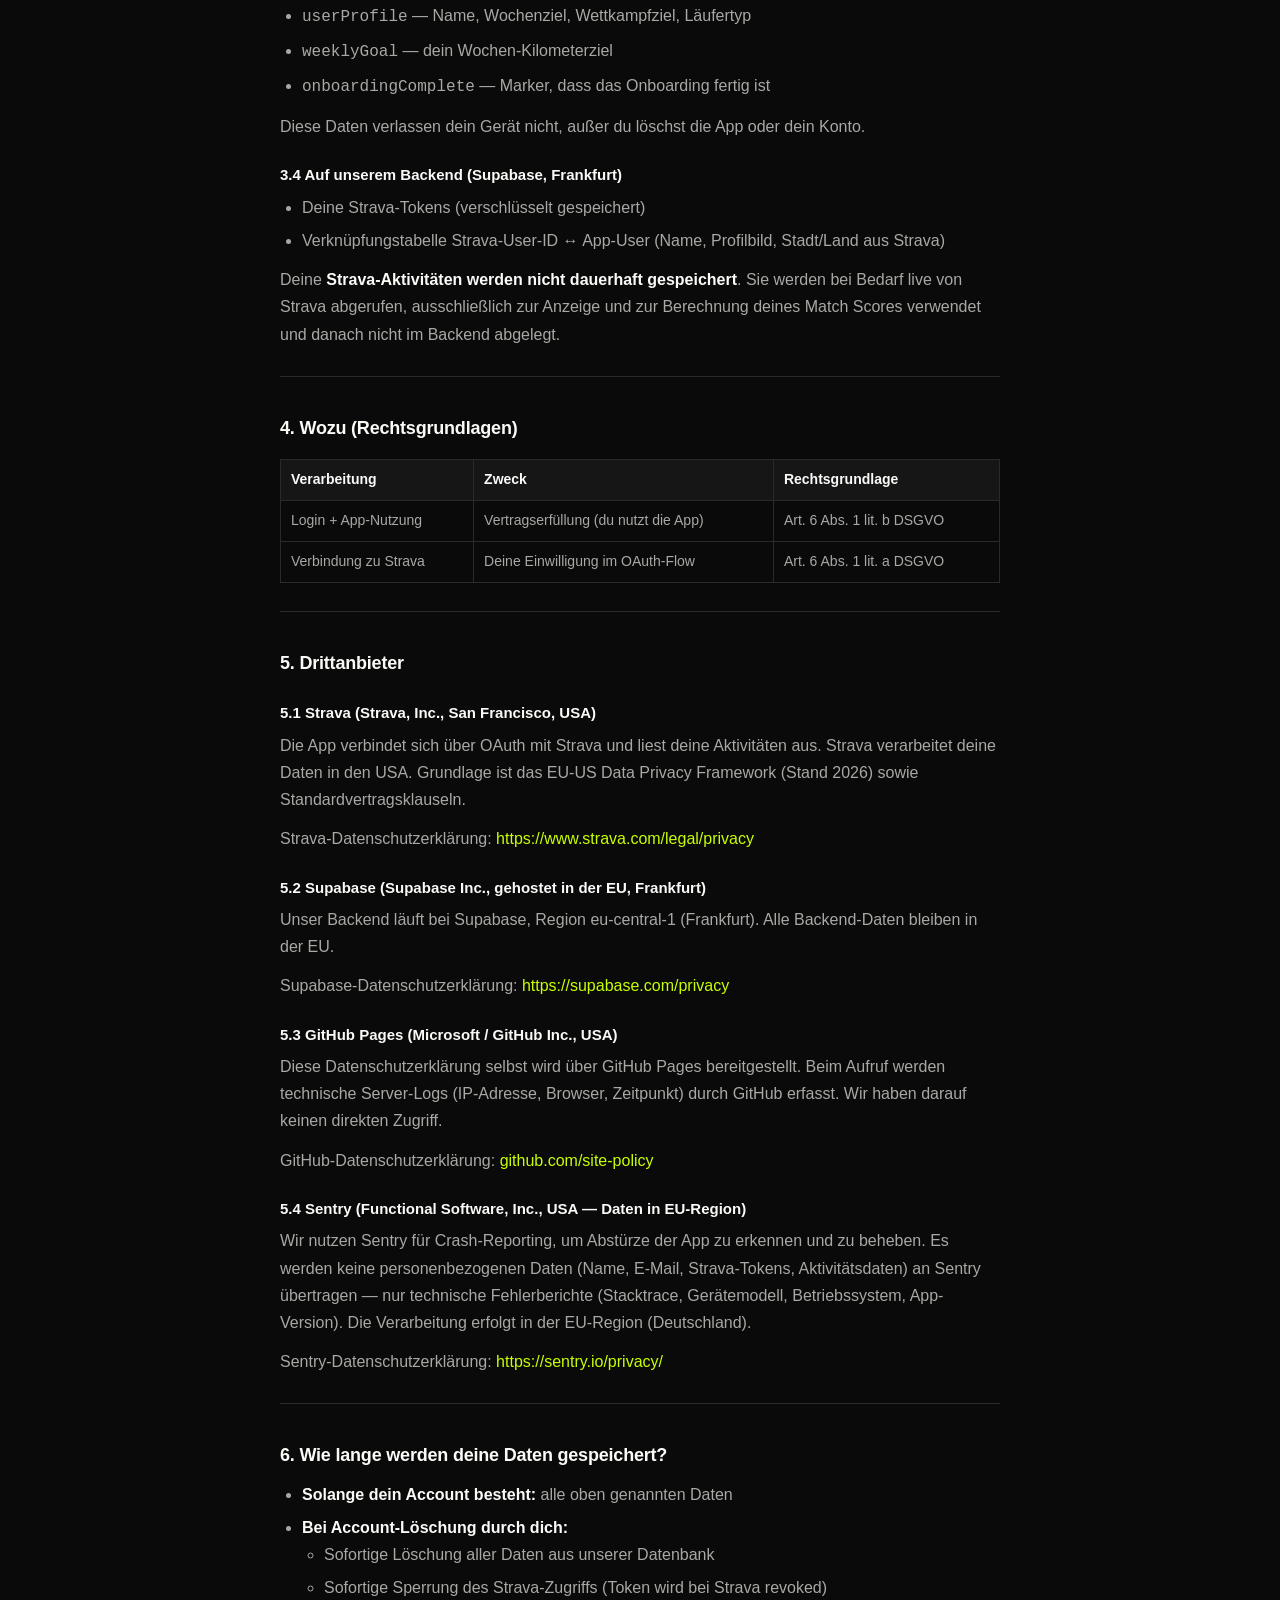
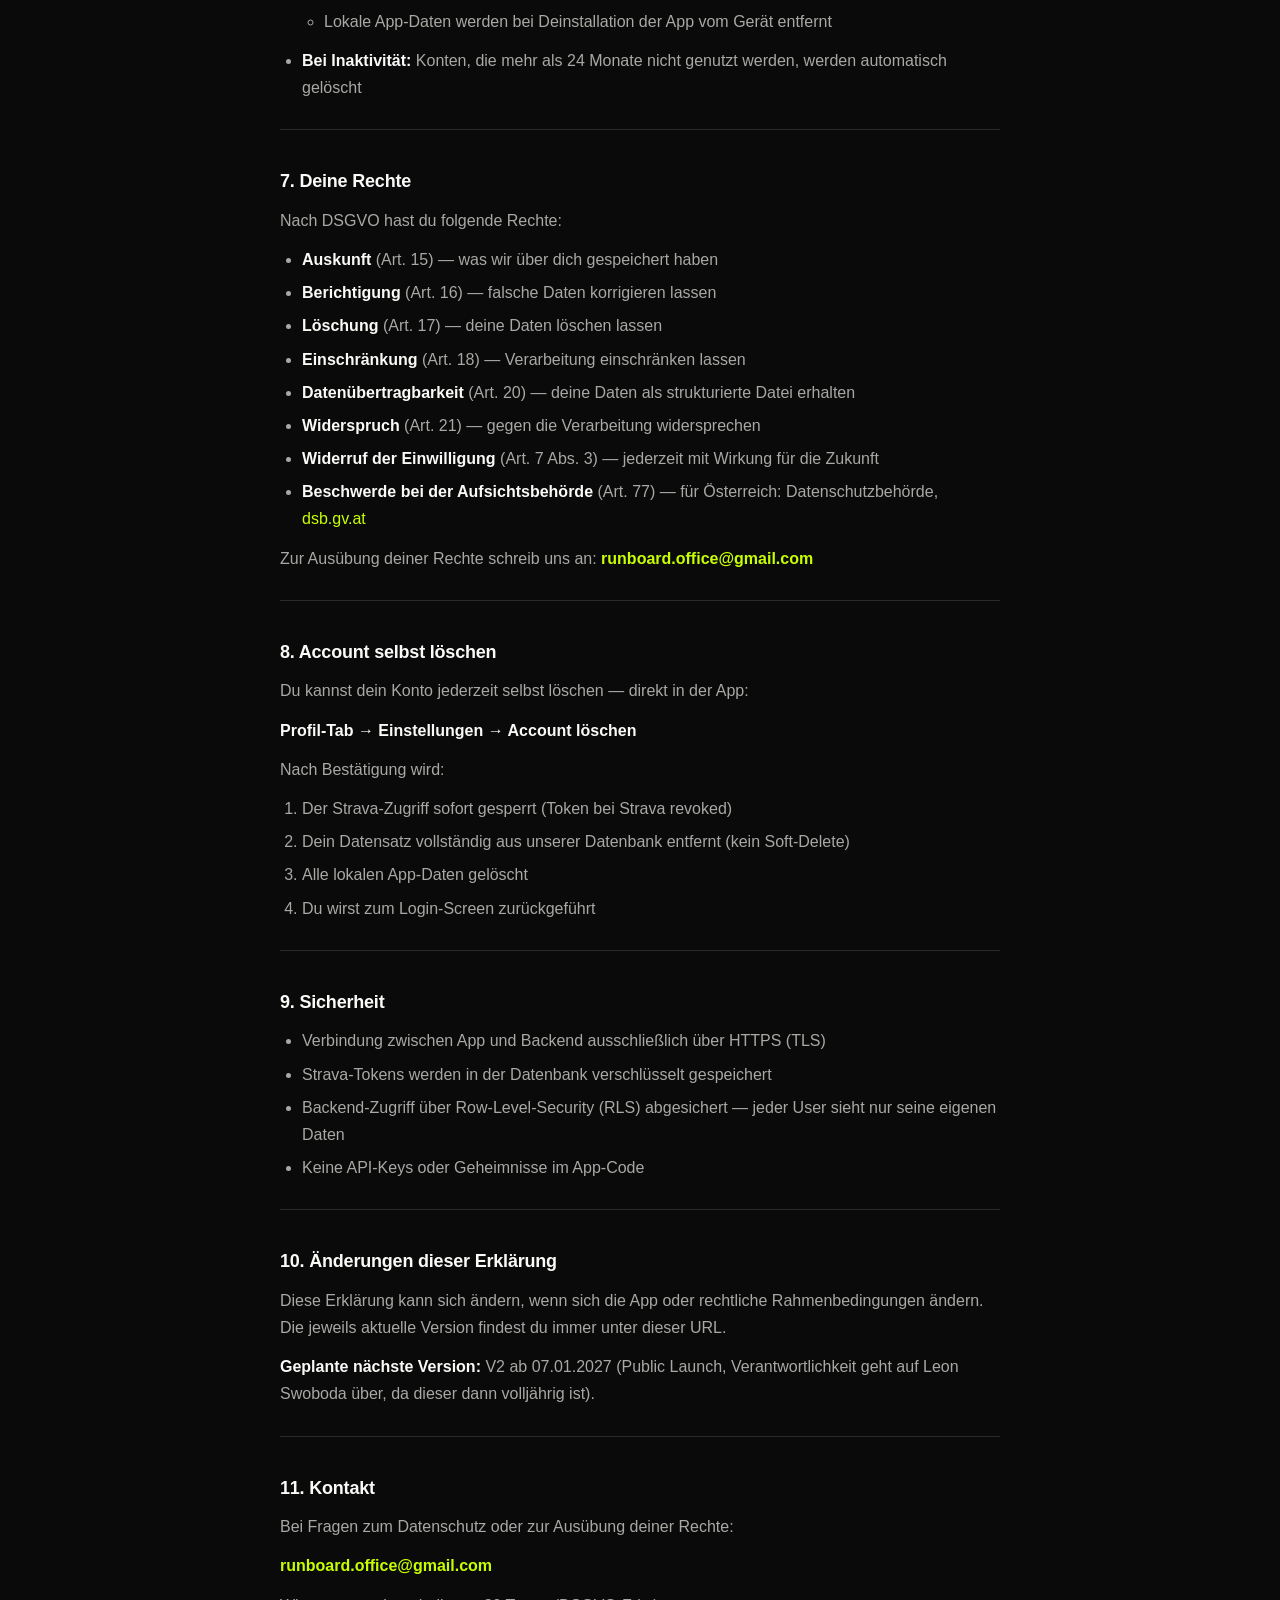
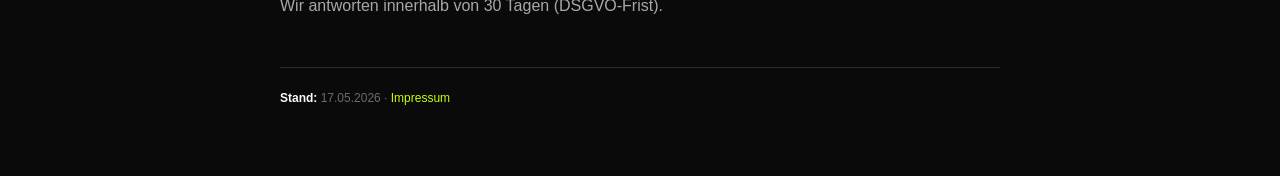
==== commit 4a3b7168: "Add files via upload" ====
--- a/privacy.html
+++ b/privacy.html
@@ -126,6 +126,15 @@
   </p>
   <p>GitHub-Datenschutzerklärung: <a href="https://docs.github.com/en/site-policy/privacy-policies/github-general-privacy-statement" target="_blank" rel="noopener">github.com/site-policy</a></p>
 
+  <h3>5.4 Sentry (Functional Software, Inc., USA — Daten in EU-Region)</h3>
+  <p>
+    Wir nutzen Sentry für Crash-Reporting, um Abstürze der App zu erkennen und zu beheben.
+    Es werden keine personenbezogenen Daten (Name, E-Mail, Strava-Tokens, Aktivitätsdaten) an
+    Sentry übertragen — nur technische Fehlerberichte (Stacktrace, Gerätemodell, Betriebssystem,
+    App-Version). Die Verarbeitung erfolgt in der EU-Region (Deutschland).
+  </p>
+  <p>Sentry-Datenschutzerklärung: <a href="https://sentry.io/privacy/" target="_blank" rel="noopener">https://sentry.io/privacy/</a></p>
+
   <hr />
 
   <h2>6. Wie lange werden deine Daten gespeichert?</h2>
